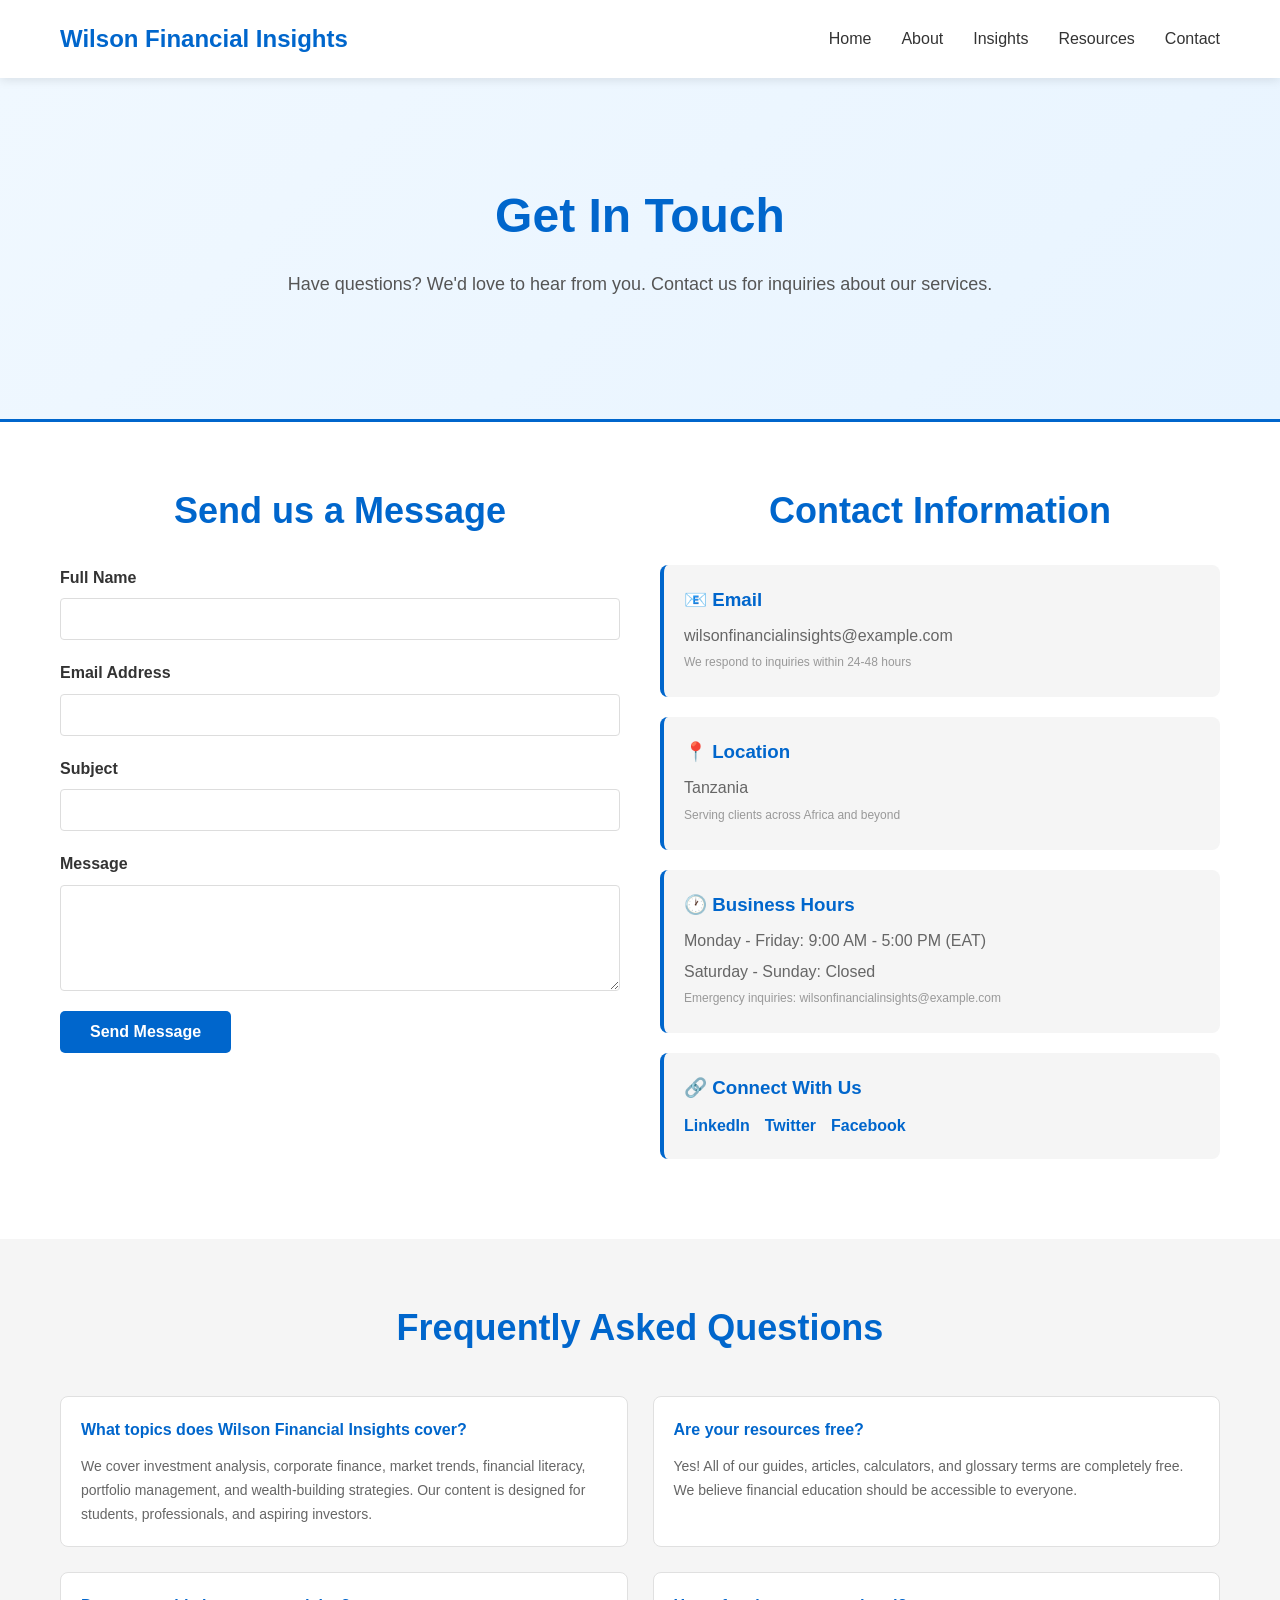
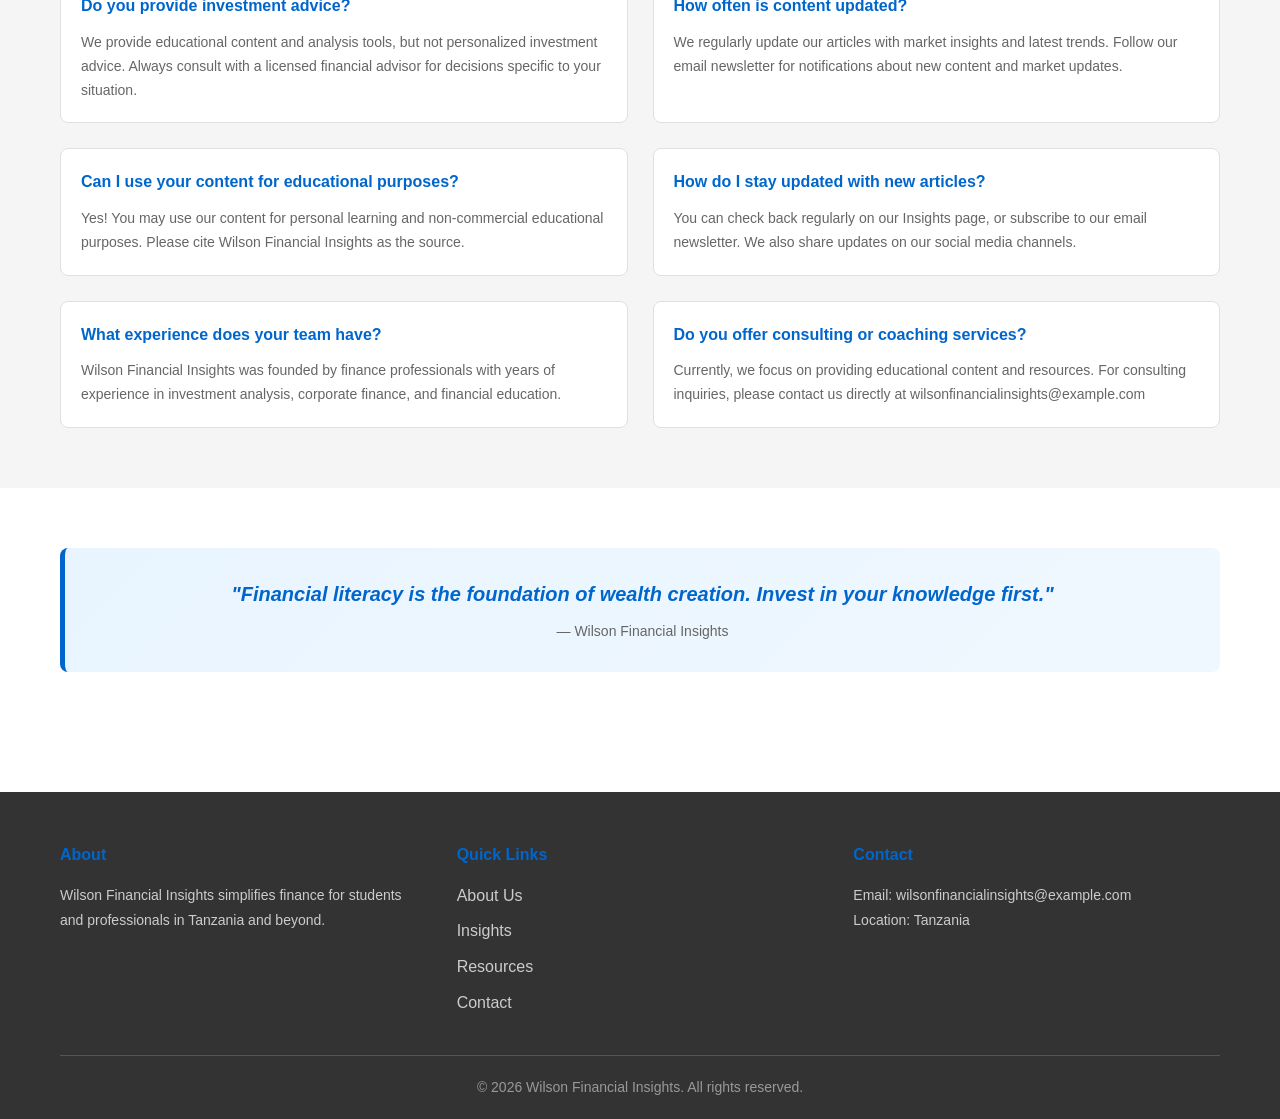
==== contact.html @ 5e7c0f9f "Add Contact page with form, business info, and FAQ" ====
<!DOCTYPE html>
<html lang="en">
<head>
  <meta charset="UTF-8">
  <meta name="viewport" content="width=device-width, initial-scale=1.0">
  <title>Contact Us - Wilson Financial Insights</title>
  <link rel="stylesheet" href="styles.css">
</head>

<body>

<header>
  <div class="container">
    <div class="logo">Wilson Financial Insights</div>
    <nav>
      <a href="index.html">Home</a>
      <a href="about.html">About</a>
      <a href="insights.html">Insights</a>
      <a href="resources.html">Resources</a>
      <a href="contact.html">Contact</a>
    </nav>
  </div>
</header>

<section class="hero">
  <div class="container">
    <h1>Get In Touch</h1>
    <p>Have questions? We'd love to hear from you. Contact us for inquiries about our services.</p>
  </div>
</section>

<section class="section">
  <div class="container">
    <div class="contact-wrapper">
      <div class="contact-form">
        <h2>Send us a Message</h2>
        <form>
          <div class="form-group">
            <label for="name">Full Name</label>
            <input type="text" id="name" name="name" required>
          </div>
          <div class="form-group">
            <label for="email">Email Address</label>
            <input type="email" id="email" name="email" required>
          </div>
          <div class="form-group">
            <label for="subject">Subject</label>
            <input type="text" id="subject" name="subject" required>
          </div>
          <div class="form-group">
            <label for="message">Message</label>
            <textarea id="message" name="message" rows="5" required></textarea>
          </div>
          <button type="submit" class="button">Send Message</button>
        </form>
      </div>

      <div class="contact-info">
        <h2>Contact Information</h2>
        
        <div class="info-card">
          <h3>📧 Email</h3>
          <p>wilsonfinancialinsights@example.com</p>
          <p class="small">We respond to inquiries within 24-48 hours</p>
        </div>

        <div class="info-card">
          <h3>📍 Location</h3>
          <p>Tanzania</p>
          <p class="small">Serving clients across Africa and beyond</p>
        </div>

        <div class="info-card">
          <h3>🕐 Business Hours</h3>
          <p>Monday - Friday: 9:00 AM - 5:00 PM (EAT)</p>
          <p>Saturday - Sunday: Closed</p>
          <p class="small">Emergency inquiries: wilsonfinancialinsights@example.com</p>
        </div>

        <div class="info-card">
          <h3>🔗 Connect With Us</h3>
          <div class="social-links">
            <a href="#">LinkedIn</a>
            <a href="#">Twitter</a>
            <a href="#">Facebook</a>
          </div>
        </div>
      </div>
    </div>
  </div>
</section>

<section class="section highlight">
  <div class="container">
    <h2>Frequently Asked Questions</h2>
    <div class="faq">
      <div class="faq-item">
        <h4>What topics does Wilson Financial Insights cover?</h4>
        <p>We cover investment analysis, corporate finance, market trends, financial literacy, portfolio management, and wealth-building strategies. Our content is designed for students, professionals, and aspiring investors.</p>
      </div>

      <div class="faq-item">
        <h4>Are your resources free?</h4>
        <p>Yes! All of our guides, articles, calculators, and glossary terms are completely free. We believe financial education should be accessible to everyone.</p>
      </div>

      <div class="faq-item">
        <h4>Do you provide investment advice?</h4>
        <p>We provide educational content and analysis tools, but not personalized investment advice. Always consult with a licensed financial advisor for decisions specific to your situation.</p>
      </div>

      <div class="faq-item">
        <h4>How often is content updated?</h4>
        <p>We regularly update our articles with market insights and latest trends. Follow our email newsletter for notifications about new content and market updates.</p>
      </div>

      <div class="faq-item">
        <h4>Can I use your content for educational purposes?</h4>
        <p>Yes! You may use our content for personal learning and non-commercial educational purposes. Please cite Wilson Financial Insights as the source.</p>
      </div>

      <div class="faq-item">
        <h4>How do I stay updated with new articles?</h4>
        <p>You can check back regularly on our Insights page, or subscribe to our email newsletter. We also share updates on our social media channels.</p>
      </div>

      <div class="faq-item">
        <h4>What experience does your team have?</h4>
        <p>Wilson Financial Insights was founded by finance professionals with years of experience in investment analysis, corporate finance, and financial education.</p>
      </div>

      <div class="faq-item">
        <h4>Do you offer consulting or coaching services?</h4>
        <p>Currently, we focus on providing educational content and resources. For consulting inquiries, please contact us directly at wilsonfinancialinsights@example.com</p>
      </div>
    </div>
  </div>
</section>

<section class="section">
  <div class="container">
    <div class="insight-card">
      <blockquote>"Financial literacy is the foundation of wealth creation. Invest in your knowledge first."</blockquote>
      <p class="insight-author">— Wilson Financial Insights</p>
    </div>
  </div>
</section>

<footer>
  <div class="container">
    <div class="footer-content">
      <div class="footer-section">
        <h4>About</h4>
        <p>Wilson Financial Insights simplifies finance for students and professionals in Tanzania and beyond.</p>
      </div>
      <div class="footer-section">
        <h4>Quick Links</h4>
        <ul>
          <li><a href="about.html">About Us</a></li>
          <li><a href="insights.html">Insights</a></li>
          <li><a href="resources.html">Resources</a></li>
          <li><a href="contact.html">Contact</a></li>
        </ul>
      </div>
      <div class="footer-section">
        <h4>Contact</h4>
        <p>Email: wilsonfinancialinsights@example.com</p>
        <p>Location: Tanzania</p>
      </div>
    </div>
    <div class="footer-bottom">
      <p>© 2026 Wilson Financial Insights. All rights reserved.</p>
    </div>
  </div>
</footer>

</body>
</html>
---- styles.css ----
/* Global Styles */
* {
  margin: 0;
  padding: 0;
  box-sizing: border-box;
}

body {
  font-family: 'Segoe UI', Tahoma, Geneva, Verdana, sans-serif;
  background-color: #ffffff;
  color: #333333;
  line-height: 1.6;
}

.container {
  max-width: 1200px;
  margin: 0 auto;
  padding: 0 20px;
}

/* Header & Navigation */
header {
  background-color: #ffffff;
  box-shadow: 0 2px 10px rgba(0, 0, 0, 0.1);
  position: sticky;
  top: 0;
  z-index: 1000;
}

header .container {
  display: flex;
  justify-content: space-between;
  align-items: center;
  padding: 20px;
}

.logo {
  font-size: 24px;
  font-weight: bold;
  color: #0066cc;
}

nav {
  display: flex;
  gap: 30px;
}

nav a {
  color: #333333;
  text-decoration: none;
  font-weight: 500;
  transition: color 0.3s ease;
}

nav a:hover {
  color: #0066cc;
}

/* Hero Section */
.hero {
  background: linear-gradient(135deg, #f0f8ff, #e8f4ff);
  padding: 100px 20px;
  text-align: center;
  border-bottom: 3px solid #0066cc;
}

.hero h1 {
  font-size: 48px;
  color: #0066cc;
  margin-bottom: 15px;
}

.hero p {
  font-size: 18px;
  color: #555555;
  margin-bottom: 20px;
}

/* Buttons */
.cta-button,
.button {
  display: inline-block;
  background-color: #0066cc;
  color: white;
  padding: 12px 30px;
  border-radius: 5px;
  text-decoration: none;
  font-weight: 600;
  transition: background-color 0.3s ease, transform 0.2s ease;
  border: none;
  cursor: pointer;
  font-size: 16px;
}

.cta-button:hover,
.button:hover {
  background-color: #0052a3;
  transform: translateY(-2px);
}

/* Sections */
.section {
  padding: 60px 20px;
}

.section h2 {
  font-size: 36px;
  color: #0066cc;
  margin-bottom: 40px;
  text-align: center;
}

.section.highlight {
  background-color: #f5f5f5;
}

/* Cards Grid */
.cards-grid {
  display: grid;
  grid-template-columns: repeat(auto-fit, minmax(280px, 1fr));
  gap: 30px;
}

.card {
  background-color: white;
  border: 1px solid #e0e0e0;
  border-radius: 8px;
  padding: 25px;
  transition: transform 0.3s ease, box-shadow 0.3s ease;
  box-shadow: 0 2px 8px rgba(0, 0, 0, 0.05);
}

.card:hover {
  transform: translateY(-5px);
  box-shadow: 0 8px 20px rgba(0, 0, 0, 0.1);
}

.card h3,
.card h4 {
  color: #0066cc;
  margin-bottom: 10px;
  font-size: 20px;
}

.card p {
  color: #666666;
  line-height: 1.8;
  margin-bottom: 15px;
}

.card-icon {
  font-size: 40px;
  margin-bottom: 15px;
}

/* Features Grid */
.features-grid {
  display: grid;
  grid-template-columns: repeat(auto-fit, minmax(250px, 1fr));
  gap: 25px;
}

.feature {
  background-color: white;
  padding: 20px;
  border-left: 4px solid #0066cc;
  border-radius: 4px;
}

.feature h4 {
  color: #0066cc;
  margin-bottom: 10px;
}

.feature p {
  color: #666666;
}

/* Tables */
table {
  width: 100%;
  border-collapse: collapse;
  background-color: white;
  margin-top: 20px;
}

table th {
  background-color: #0066cc;
  color: white;
  padding: 15px;
  text-align: left;
  font-weight: 600;
}

table td {
  padding: 12px 15px;
  border-bottom: 1px solid #e0e0e0;
  color: #333333;
}

table tr:hover {
  background-color: #f9f9f9;
}

table tr:nth-child(even) {
  background-color: #fafafa;
}

/* Article List */
.article-list {
  display: flex;
  flex-direction: column;
  gap: 20px;
}

.article-item {
  background-color: white;
  border-left: 4px solid #0066cc;
  padding: 20px;
  border-radius: 4px;
  transition: transform 0.2s ease;
}

.article-item:hover {
  transform: translateX(5px);
}

.article-item h4 {
  color: #0066cc;
  margin-bottom: 10px;
  font-size: 18px;
}

.article-item p {
  color: #666666;
  margin-bottom: 10px;
}

.article-item .date {
  font-size: 12px;
  color: #999999;
  font-style: italic;
}

/* Insight Card */
.insight-card {
  background: linear-gradient(135deg, #e8f4ff, #f0f8ff);
  border-left: 5px solid #0066cc;
  padding: 30px;
  border-radius: 8px;
  text-align: center;
}

.insight-card blockquote {
  font-size: 20px;
  color: #0066cc;
  font-weight: 600;
  margin-bottom: 10px;
  font-style: italic;
}

.insight-card .insight-author {
  color: #666666;
  font-size: 14px;
}

/* Contact Wrapper */
.contact-wrapper {
  display: grid;
  grid-template-columns: 1fr 1fr;
  gap: 40px;
}

.contact-form h2,
.contact-info h2 {
  color: #0066cc;
  margin-bottom: 25px;
}

.form-group {
  margin-bottom: 20px;
  display: flex;
  flex-direction: column;
}

.form-group label {
  color: #333333;
  font-weight: 600;
  margin-bottom: 8px;
}

.form-group input,
.form-group textarea {
  padding: 12px;
  border: 1px solid #ddd;
  border-radius: 4px;
  font-family: inherit;
  font-size: 14px;
  transition: border-color 0.3s ease;
}

.form-group input:focus,
.form-group textarea:focus {
  outline: none;
  border-color: #0066cc;
}

.info-card {
  background-color: #f5f5f5;
  padding: 20px;
  border-radius: 8px;
  margin-bottom: 20px;
  border-left: 4px solid #0066cc;
}

.info-card h3 {
  color: #0066cc;
  margin-bottom: 8px;
}

.info-card p {
  color: #666666;
  margin-bottom: 5px;
}

.info-card .small {
  font-size: 12px;
  color: #999999;
}

.social-links {
  display: flex;
  gap: 15px;
  margin-top: 10px;
}

.social-links a {
  color: #0066cc;
  text-decoration: none;
  font-weight: 600;
  transition: color 0.3s ease;
}

.social-links a:hover {
  color: #0052a3;
}

/* FAQ Section */
.faq {
  display: grid;
  grid-template-columns: 1fr 1fr;
  gap: 25px;
}

.faq-item {
  background-color: white;
  padding: 20px;
  border-radius: 8px;
  border: 1px solid #e0e0e0;
}

.faq-item h4 {
  color: #0066cc;
  margin-bottom: 12px;
  font-size: 16px;
}

.faq-item p {
  color: #666666;
  font-size: 14px;
  line-height: 1.7;
}

/* Glossary */
.glossary {
  display: grid;
  grid-template-columns: 1fr;
  gap: 20px;
}

.glossary-item {
  background-color: white;
  padding: 18px;
  border-radius: 6px;
  border-left: 4px solid #0066cc;
  line-height: 1.8;
}

.glossary-item strong {
  color: #0066cc;
}

/* Footer */
footer {
  background-color: #333333;
  color: white;
  padding: 50px 20px 20px;
  margin-top: 60px;
}

.footer-content {
  display: grid;
  grid-template-columns: repeat(auto-fit, minmax(250px, 1fr));
  gap: 30px;
  margin-bottom: 30px;
}

.footer-section h4 {
  color: #0066cc;
  margin-bottom: 15px;
  font-size: 16px;
}

.footer-section p {
  color: #cccccc;
  line-height: 1.8;
  font-size: 14px;
}

.footer-section ul {
  list-style: none;
}

.footer-section ul li {
  margin-bottom: 10px;
}

.footer-section a {
  color: #cccccc;
  text-decoration: none;
  transition: color 0.3s ease;
}

.footer-section a:hover {
  color: #0066cc;
}

.footer-bottom {
  text-align: center;
  padding-top: 20px;
  border-top: 1px solid #555555;
  color: #999999;
  font-size: 14px;
}

/* Responsive Design */
@media (max-width: 768px) {
  header .container {
    flex-direction: column;
    gap: 15px;
  }

  nav {
    flex-wrap: wrap;
    gap: 15px;
    justify-content: center;
  }

  .hero h1 {
    font-size: 32px;
  }

  .hero p {
    font-size: 16px;
  }

  .section h2 {
    font-size: 28px;
  }

  .cards-grid {
    grid-template-columns: 1fr;
  }

  .contact-wrapper {
    grid-template-columns: 1fr;
  }

  .faq {
    grid-template-columns: 1fr;
  }

  table {
    font-size: 12px;
  }

  table th,
  table td {
    padding: 10px;
  }
}

@media (max-width: 480px) {
  .logo {
    font-size: 18px;
  }

  nav {
    gap: 10px;
    flex-direction: column;
  }

  nav a {
    font-size: 14px;
  }

  .hero {
    padding: 60px 20px;
  }

  .hero h1 {
    font-size: 24px;
  }

  .hero p {
    font-size: 14px;
  }

  .section {
    padding: 40px 20px;
  }

  .section h2 {
    font-size: 22px;
  }

  .cta-button,
  .button {
    padding: 10px 20px;
    font-size: 14px;
  }

  table {
    font-size: 11px;
  }
}
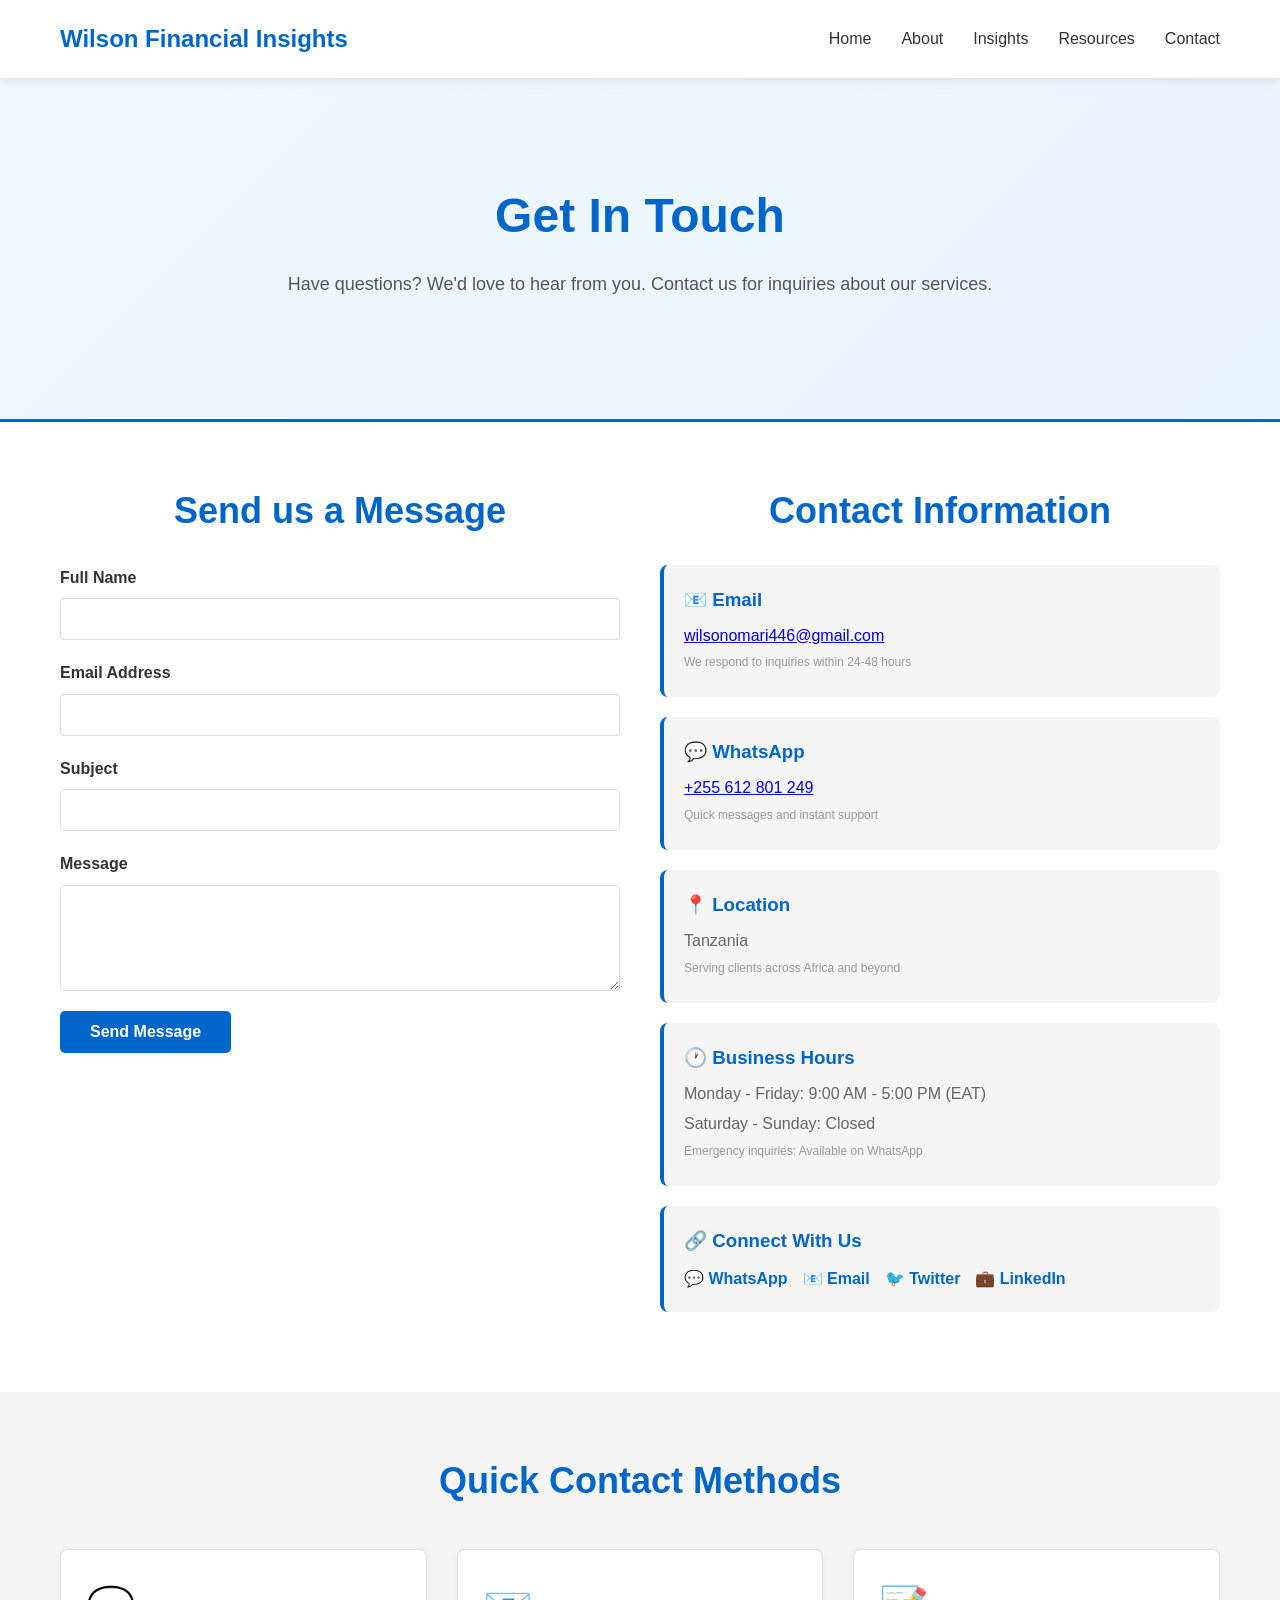
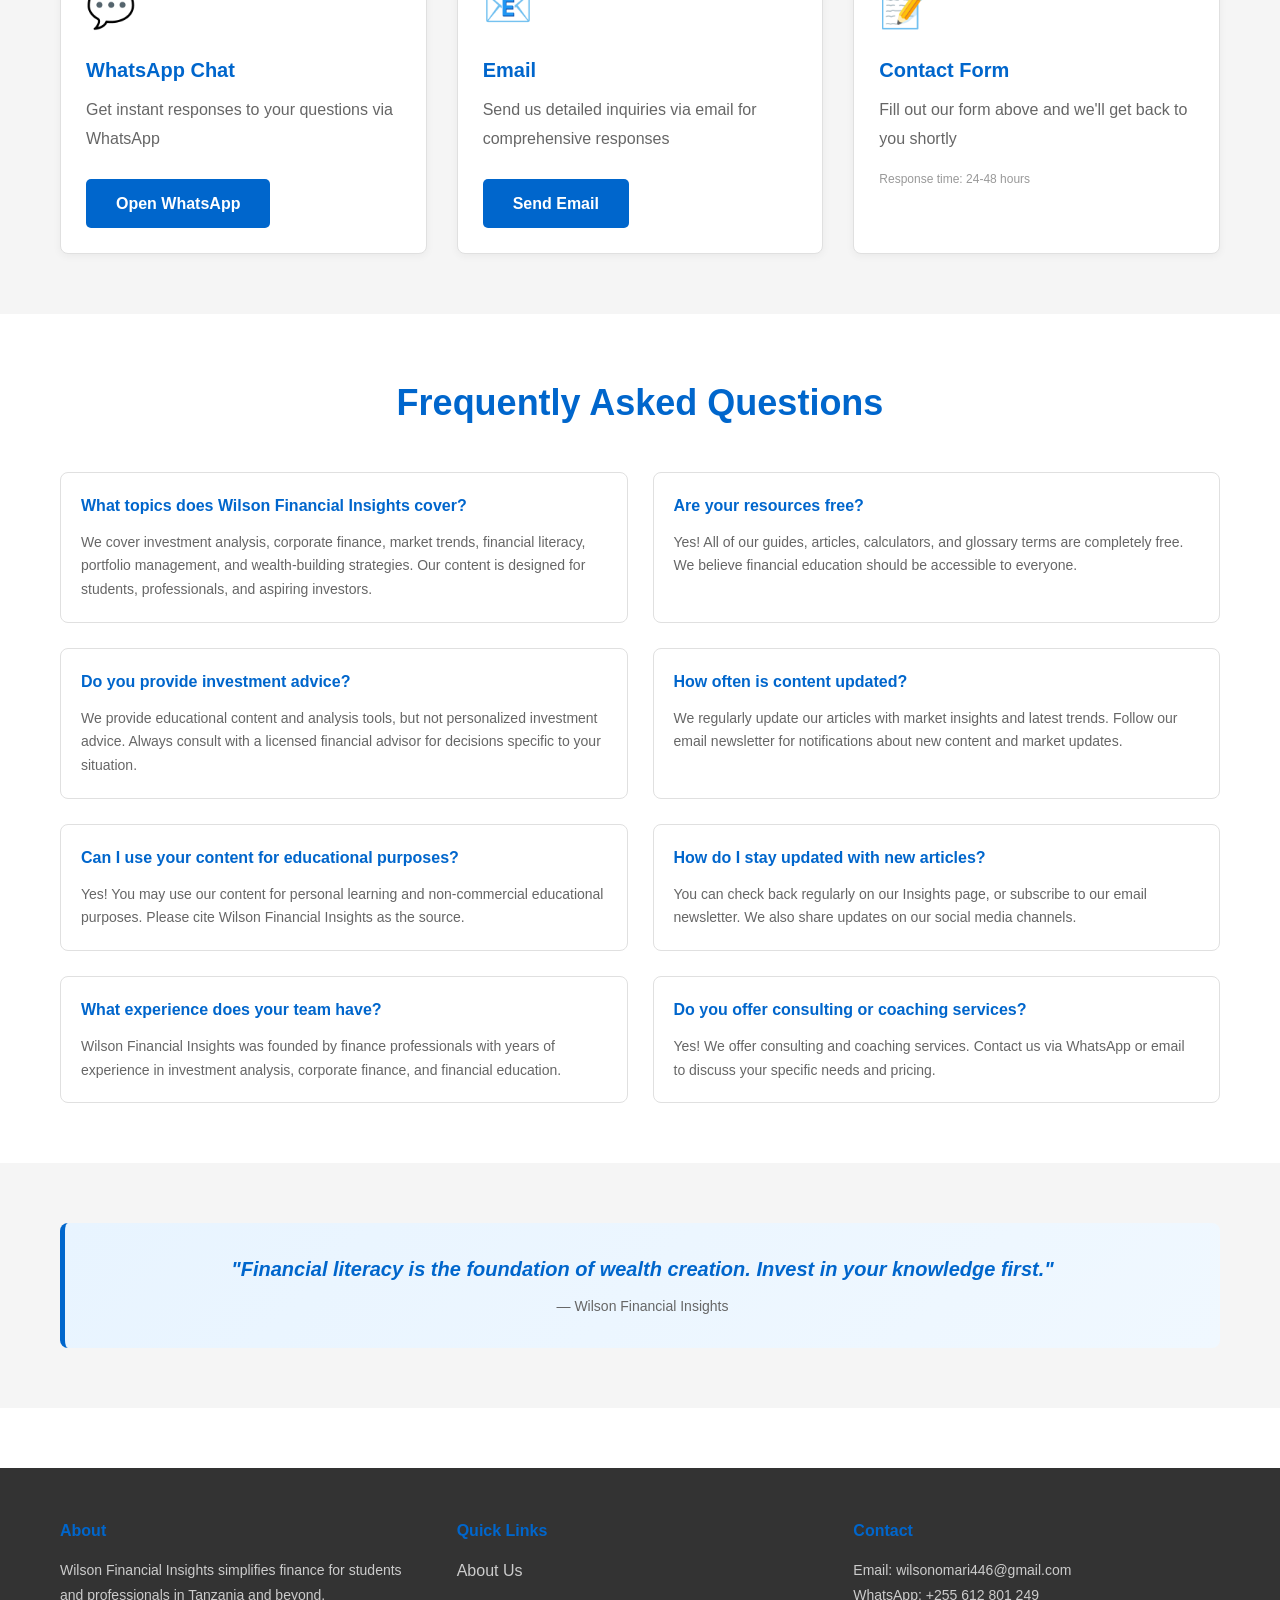
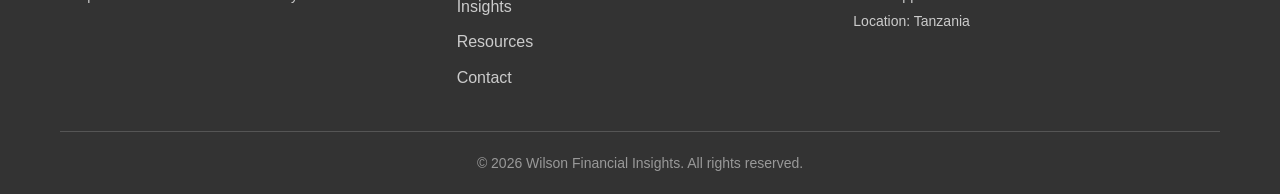
==== commit 0dc1ce22: "Update contact page with personal email and WhatsApp" ====
--- a/contact.html
+++ b/contact.html
@@ -34,7 +34,7 @@
     <div class="contact-wrapper">
       <div class="contact-form">
         <h2>Send us a Message</h2>
-        <form>
+        <form action="https://formspree.io/f/YOUR_FORM_ID" method="POST">
           <div class="form-group">
             <label for="name">Full Name</label>
             <input type="text" id="name" name="name" required>
@@ -60,8 +60,14 @@
         
         <div class="info-card">
           <h3>📧 Email</h3>
-          <p>wilsonfinancialinsights@example.com</p>
+          <p><a href="mailto:wilsonomari446@gmail.com">wilsonomari446@gmail.com</a></p>
           <p class="small">We respond to inquiries within 24-48 hours</p>
+        </div>
+
+        <div class="info-card">
+          <h3>💬 WhatsApp</h3>
+          <p><a href="https://wa.me/255612801249" target="_blank">+255 612 801 249</a></p>
+          <p class="small">Quick messages and instant support</p>
         </div>
 
         <div class="info-card">
@@ -74,15 +80,16 @@
           <h3>🕐 Business Hours</h3>
           <p>Monday - Friday: 9:00 AM - 5:00 PM (EAT)</p>
           <p>Saturday - Sunday: Closed</p>
-          <p class="small">Emergency inquiries: wilsonfinancialinsights@example.com</p>
+          <p class="small">Emergency inquiries: Available on WhatsApp</p>
         </div>
 
         <div class="info-card">
           <h3>🔗 Connect With Us</h3>
           <div class="social-links">
-            <a href="#">LinkedIn</a>
-            <a href="#">Twitter</a>
-            <a href="#">Facebook</a>
+            <a href="https://wa.me/255612801249" target="_blank">💬 WhatsApp</a>
+            <a href="mailto:wilsonomari446@gmail.com">📧 Email</a>
+            <a href="#">🐦 Twitter</a>
+            <a href="#">💼 LinkedIn</a>
           </div>
         </div>
       </div>
@@ -91,6 +98,32 @@
 </section>
 
 <section class="section highlight">
+  <div class="container">
+    <h2>Quick Contact Methods</h2>
+    <div class="cards-grid">
+      <div class="card">
+        <div class="card-icon">💬</div>
+        <h3>WhatsApp Chat</h3>
+        <p>Get instant responses to your questions via WhatsApp</p>
+        <a href="https://wa.me/255612801249" target="_blank" class="button" style="display: inline-block; margin-top: 10px;">Open WhatsApp</a>
+      </div>
+      <div class="card">
+        <div class="card-icon">📧</div>
+        <h3>Email</h3>
+        <p>Send us detailed inquiries via email for comprehensive responses</p>
+        <a href="mailto:wilsonomari446@gmail.com" class="button" style="display: inline-block; margin-top: 10px;">Send Email</a>
+      </div>
+      <div class="card">
+        <div class="card-icon">📝</div>
+        <h3>Contact Form</h3>
+        <p>Fill out our form above and we'll get back to you shortly</p>
+        <p style="font-size: 12px; color: #999; margin-top: 10px;">Response time: 24-48 hours</p>
+      </div>
+    </div>
+  </div>
+</section>
+
+<section class="section">
   <div class="container">
     <h2>Frequently Asked Questions</h2>
     <div class="faq">
@@ -131,13 +164,13 @@
 
       <div class="faq-item">
         <h4>Do you offer consulting or coaching services?</h4>
-        <p>Currently, we focus on providing educational content and resources. For consulting inquiries, please contact us directly at wilsonfinancialinsights@example.com</p>
-      </div>
-    </div>
-  </div>
-</section>
-
-<section class="section">
+        <p>Yes! We offer consulting and coaching services. Contact us via WhatsApp or email to discuss your specific needs and pricing.</p>
+      </div>
+    </div>
+  </div>
+</section>
+
+<section class="section highlight">
   <div class="container">
     <div class="insight-card">
       <blockquote>"Financial literacy is the foundation of wealth creation. Invest in your knowledge first."</blockquote>
@@ -164,7 +197,8 @@
       </div>
       <div class="footer-section">
         <h4>Contact</h4>
-        <p>Email: wilsonfinancialinsights@example.com</p>
+        <p>Email: <a href="mailto:wilsonomari446@gmail.com">wilsonomari446@gmail.com</a></p>
+        <p>WhatsApp: <a href="https://wa.me/255612801249" target="_blank">+255 612 801 249</a></p>
         <p>Location: Tanzania</p>
       </div>
     </div>
